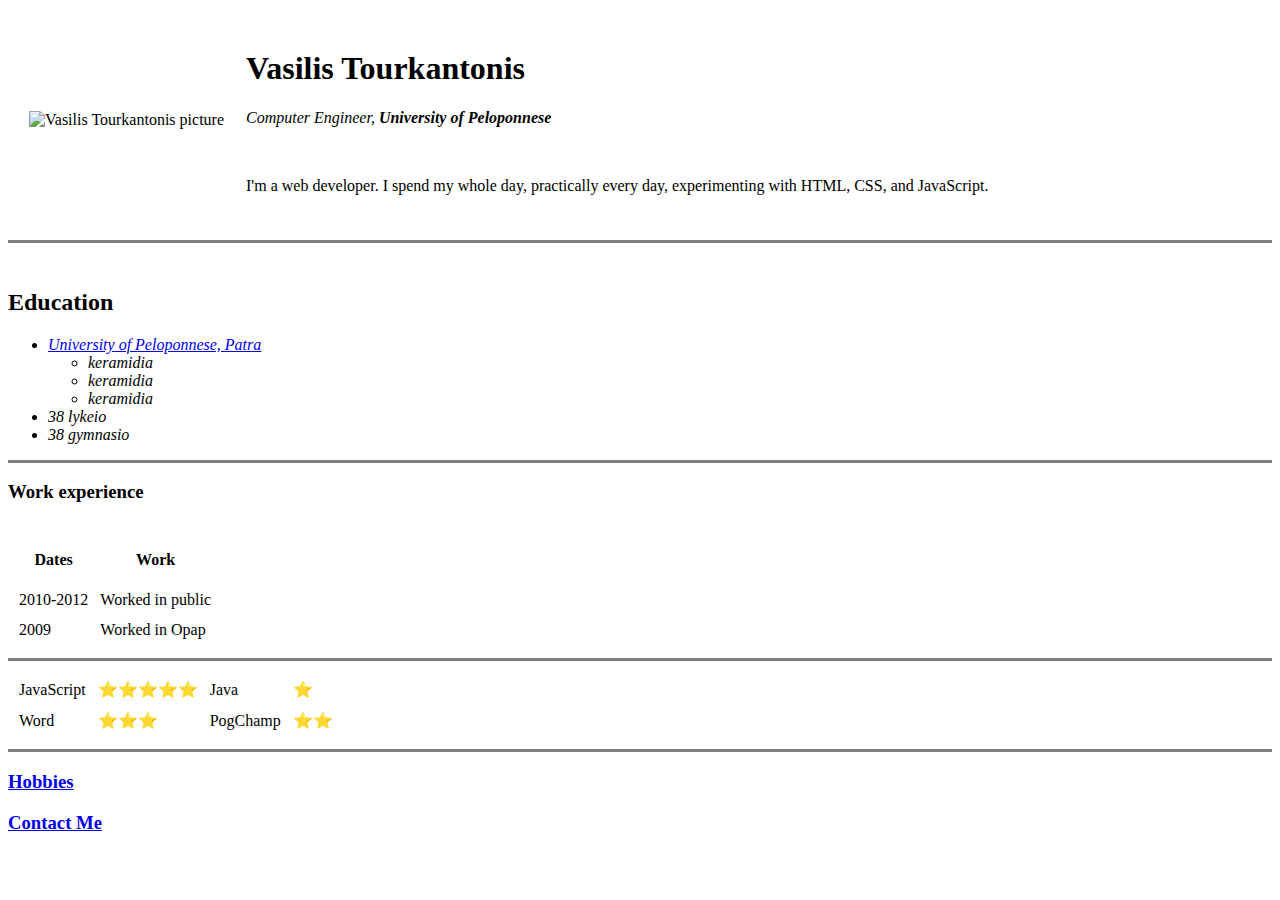
==== index.html @ ad777239 "Add files via upload" ====
<!DOCTYPE html>
<html lang="en">
<head>
    <meta charset="UTF-8">
    <meta http-equiv="X-UA-Compatible" content="IE=edge">
    <meta name="viewport" content="width=device-width, initial-scale=1.0">
    <meta name="description" content="Αυτό το website είναι το προσωπικό μου portofolio.">
    <title>Vasilis' personal site</title>
</head>
<body>
        <table cellspacing="20">
            <tr>
                <td><img src="https://qph.cf2.quoracdn.net/main-qimg-770f8a8720df86f784453dcc4d8cab29.webp" alt="Vasilis Tourkantonis picture"></td>
                <td>
                    <h1> Vasilis Tourkantonis</h1>
                    <p><em>Computer Engineer, <strong>University of Peloponnese</strong></em></p>
                    <br>
                    <p>I'm a web developer. I spend my whole day, practically every day, experimenting with HTML, CSS, and JavaScript.</p>
                </td>
            </tr>
        </table>
        
        <hr size="3" noshade="">
        <br>
        <h2>Education</h2>
            <em>
        
            <ul>
                <li><a href="https://www.ece.uop.gr"> University of Peloponnese, Patra</a> 
                    <ul>
                        <li>keramidia</li>
                        <li>keramidia</li>
                        <li>keramidia</li>
                    </ul>
                </li>    
                <li> 38 lykeio</li>
                <li> 38 gymnasio</li>
            </ul>
            </em>
            <hr size="3" noshade="">
         <h3>Work experience</h3>
         <br>
         <table cellspacing="10">
            <thead>
                <tr>
                    <th>Dates</th>
                    <th>Work</th>
                <tr>    
            </thead>
            <tbody>
                <tr>
                    <td>2010-2012</td>
                    <td>Worked in public</td>
                </tr>
                <tr>
                    <td>2009 </td>
                    <td>Worked in Opap</td>
                </tr>
            </tbody>
         </table>
         <hr size="3" noshade="">
         <table cellspacing="10">
            <tr>
                <td>JavaScript</td><td>⭐⭐⭐⭐⭐</td><td>Java</td><td>⭐</td>
            </tr>
            <tr>
                <td>Word</td><td>⭐⭐⭐</td><td>PogChamp</td><td>⭐⭐</td>

            </tr>
         </table>
         <hr size="3" noshade="">   

         <a href="hobbies.html"><h3> Hobbies</h3></a>
         <a href="Contactme.html"><h3>Contact Me</h3></a>
         
</body>
</html>
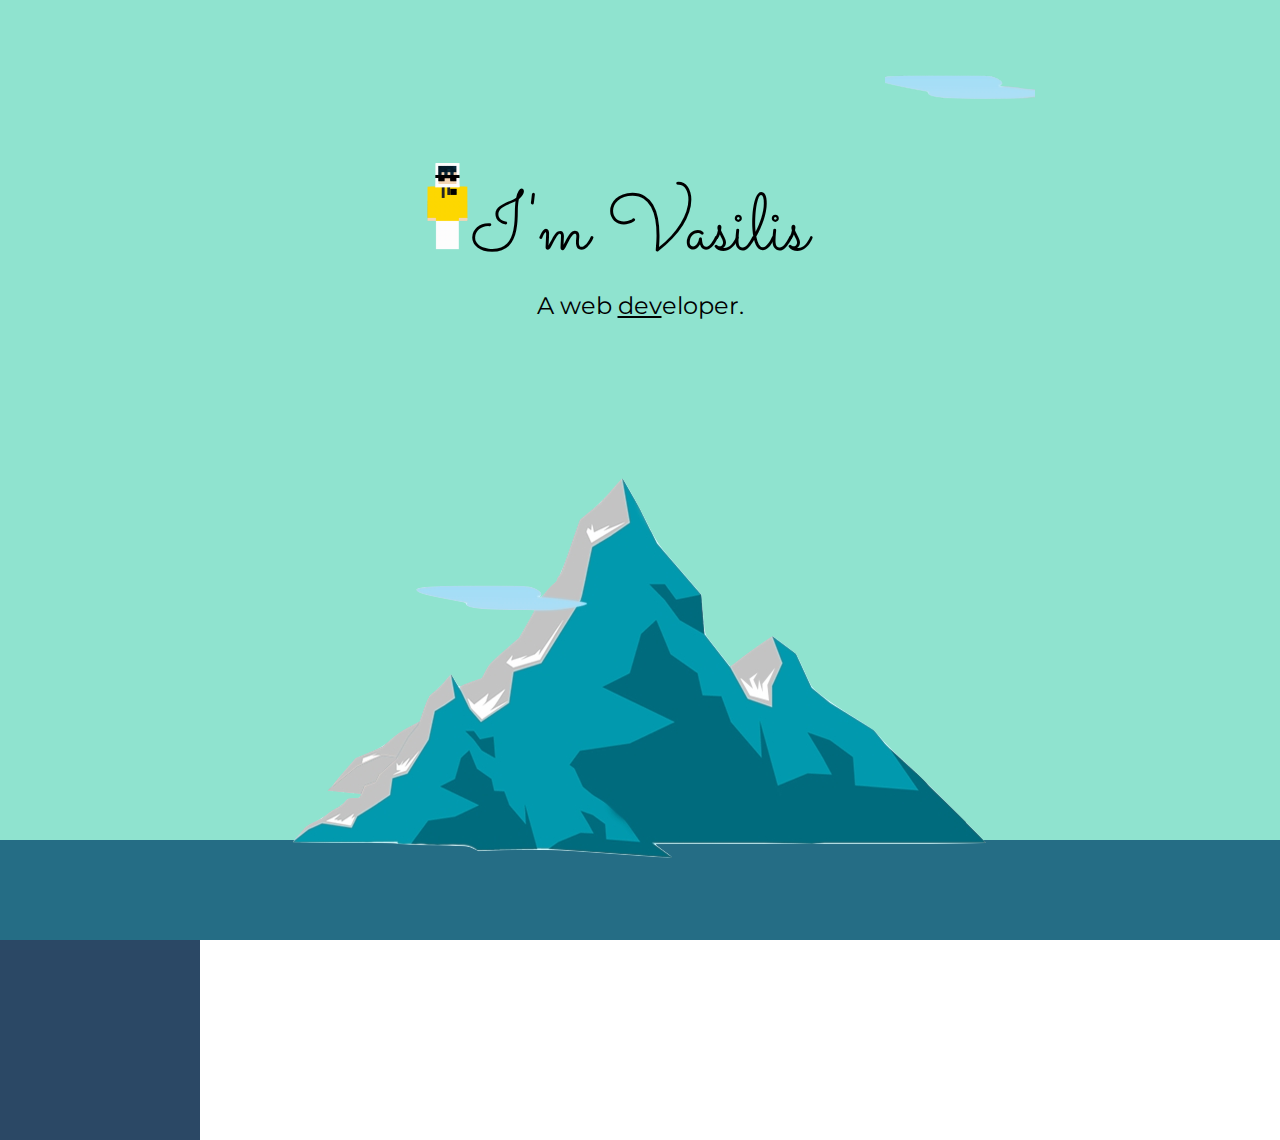
==== commit 84a040bd: "added css images" ====
--- a/index.html
+++ b/index.html
@@ -1,77 +1,44 @@
 <!DOCTYPE html>
 <html lang="en">
 <head>
-    <meta charset="UTF-8">
-    <meta http-equiv="X-UA-Compatible" content="IE=edge">
-    <meta name="viewport" content="width=device-width, initial-scale=1.0">
-    <meta name="description" content="Αυτό το website είναι το προσωπικό μου portofolio.">
-    <title>Vasilis' personal site</title>
+  <meta charset="UTF-8">
+  <meta http-equiv="X-UA-Compatible" content="IE=edge">
+  <meta name="viewport" content="width=device-width, initial-scale=1.0">
+
+  <link rel="stylesheet" href="CSS/style.css">
+  <!-- start of favicon-->
+  <link rel="apple-touch-icon" sizes="180x180" href="images/favicon_package_v0.16/apple-touch-icon.png">
+  <link rel="icon" type="image/png" sizes="32x32" href="images/favicon_package_v0.16/favicon-32x32.png">
+  <link rel="icon" type="image/png" sizes="16x16" href="images/favicon_package_v0.16/favicon-16x16.png">
+  <link rel="manifest" href="images/favicon_package_v0.16/site.webmanifest">
+  <link rel="mask-icon" href="images/favicon_package_v0.16/safari-pinned-tab.svg" color="#5bbad5">
+  <link rel="preconnect" href="https://fonts.googleapis.com"> 
+  <link rel="preconnect" href="https://fonts.gstatic.com" crossorigin> 
+  <link href="https://fonts.googleapis.com/css2?family=Merriweather&family=Montserrat&family=Sacramento&display=swap" rel="stylesheet">
+  <meta name="msapplication-TileColor" content="#da532c">
+  <meta name="theme-color" content="#ffffff">
+  <!-- end of favicon-->
+  <title>Vasilis T.</title>
 </head>
 <body>
-        <table cellspacing="20">
-            <tr>
-                <td><img src="https://qph.cf2.quoracdn.net/main-qimg-770f8a8720df86f784453dcc4d8cab29.webp" alt="Vasilis Tourkantonis picture"></td>
-                <td>
-                    <h1> Vasilis Tourkantonis</h1>
-                    <p><em>Computer Engineer, <strong>University of Peloponnese</strong></em></p>
-                    <br>
-                    <p>I'm a web developer. I spend my whole day, practically every day, experimenting with HTML, CSS, and JavaScript.</p>
-                </td>
-            </tr>
-        </table>
-        
-        <hr size="3" noshade="">
-        <br>
-        <h2>Education</h2>
-            <em>
-        
-            <ul>
-                <li><a href="https://www.ece.uop.gr"> University of Peloponnese, Patra</a> 
-                    <ul>
-                        <li>keramidia</li>
-                        <li>keramidia</li>
-                        <li>keramidia</li>
-                    </ul>
-                </li>    
-                <li> 38 lykeio</li>
-                <li> 38 gymnasio</li>
-            </ul>
-            </em>
-            <hr size="3" noshade="">
-         <h3>Work experience</h3>
-         <br>
-         <table cellspacing="10">
-            <thead>
-                <tr>
-                    <th>Dates</th>
-                    <th>Work</th>
-                <tr>    
-            </thead>
-            <tbody>
-                <tr>
-                    <td>2010-2012</td>
-                    <td>Worked in public</td>
-                </tr>
-                <tr>
-                    <td>2009 </td>
-                    <td>Worked in Opap</td>
-                </tr>
-            </tbody>
-         </table>
-         <hr size="3" noshade="">
-         <table cellspacing="10">
-            <tr>
-                <td>JavaScript</td><td>⭐⭐⭐⭐⭐</td><td>Java</td><td>⭐</td>
-            </tr>
-            <tr>
-                <td>Word</td><td>⭐⭐⭐</td><td>PogChamp</td><td>⭐⭐</td>
+  <div class="section1">
+    <img class="cloud2" src="images/cloud.png" alt="cloud img">
+    <div class="h1class" >
+      <img class="avatar" src="images/meinyellow.png" alt="Avatar of myself as a cartoon">
+      <h1>I'm Vasilis</h1>
 
-            </tr>
-         </table>
-         <hr size="3" noshade="">   
+    </div>
+    <h2>A web <span class="dev">dev</span>eloper.</h2>
+    <!--<img class="cloud" src="images/cloud.png" alt="cloud img">-->
+    <img class="mountain" src="images/paparaki.png" alt="mountain image">
+    
+  </div>
+  <div class="section2">
 
-         <a href="hobbies.html"><h3> Hobbies</h3></a>
-         <a href="Contactme.html"><h3>Contact Me</h3></a>
-         
+  </div>
+  <div class="section3">
+
+  </div>
+  
 </body>
 </html>--- a/CSS/style.css
+++ b/CSS/style.css
@@ -0,0 +1,70 @@
+body{
+    margin: 0px;
+    text-align: center;
+    font-family: 'Merriweather', serif;
+    font-weight: normal;
+}
+h1{
+    font-size: 5rem;
+    font-family: 'Sacramento', cursive;
+    margin-bottom: 0px;
+    font-weight: normal;
+}
+h2{
+    font-family: 'Montserrat', sans-serif;
+    font-weight: normal;
+    font-size: 2,5rem;
+    margin-top: 0px;
+    position: relative;
+    bottom: 6rem;
+}
+h3{
+    font-family: 'Montserrat', sans-serif;
+
+}
+.section1{
+    background-color: #8FE3CF;
+    height: 52.5rem;
+    
+}
+.h1class{
+    position: relative;
+    bottom: 6rem;
+
+}
+ .section2{
+    background-color: #256D85;
+    height: 100px;
+    width: 100%;
+}
+.section3{
+    background-color: #2B4865;
+    height: 200px;
+    width: 200px;
+}
+.section4{
+    background-color: #002B5B;
+}
+.dev{
+    text-decoration: underline;
+}
+.mountain{
+    position: relative;
+    right: auto;
+}
+/*.cloud{
+    position: absolute;  
+    -webkit-transform: translate(-50%, 50%);
+    transform: translate(-50%, 50%); 
+}*/
+.cloud2{
+    position: relative;
+    margin: 5% 0 0 50%;
+}
+.avatar{
+    width: 3.5rem;
+    height: auto;
+    position: relative;
+    right: 12rem;
+    top: 8.75rem;
+}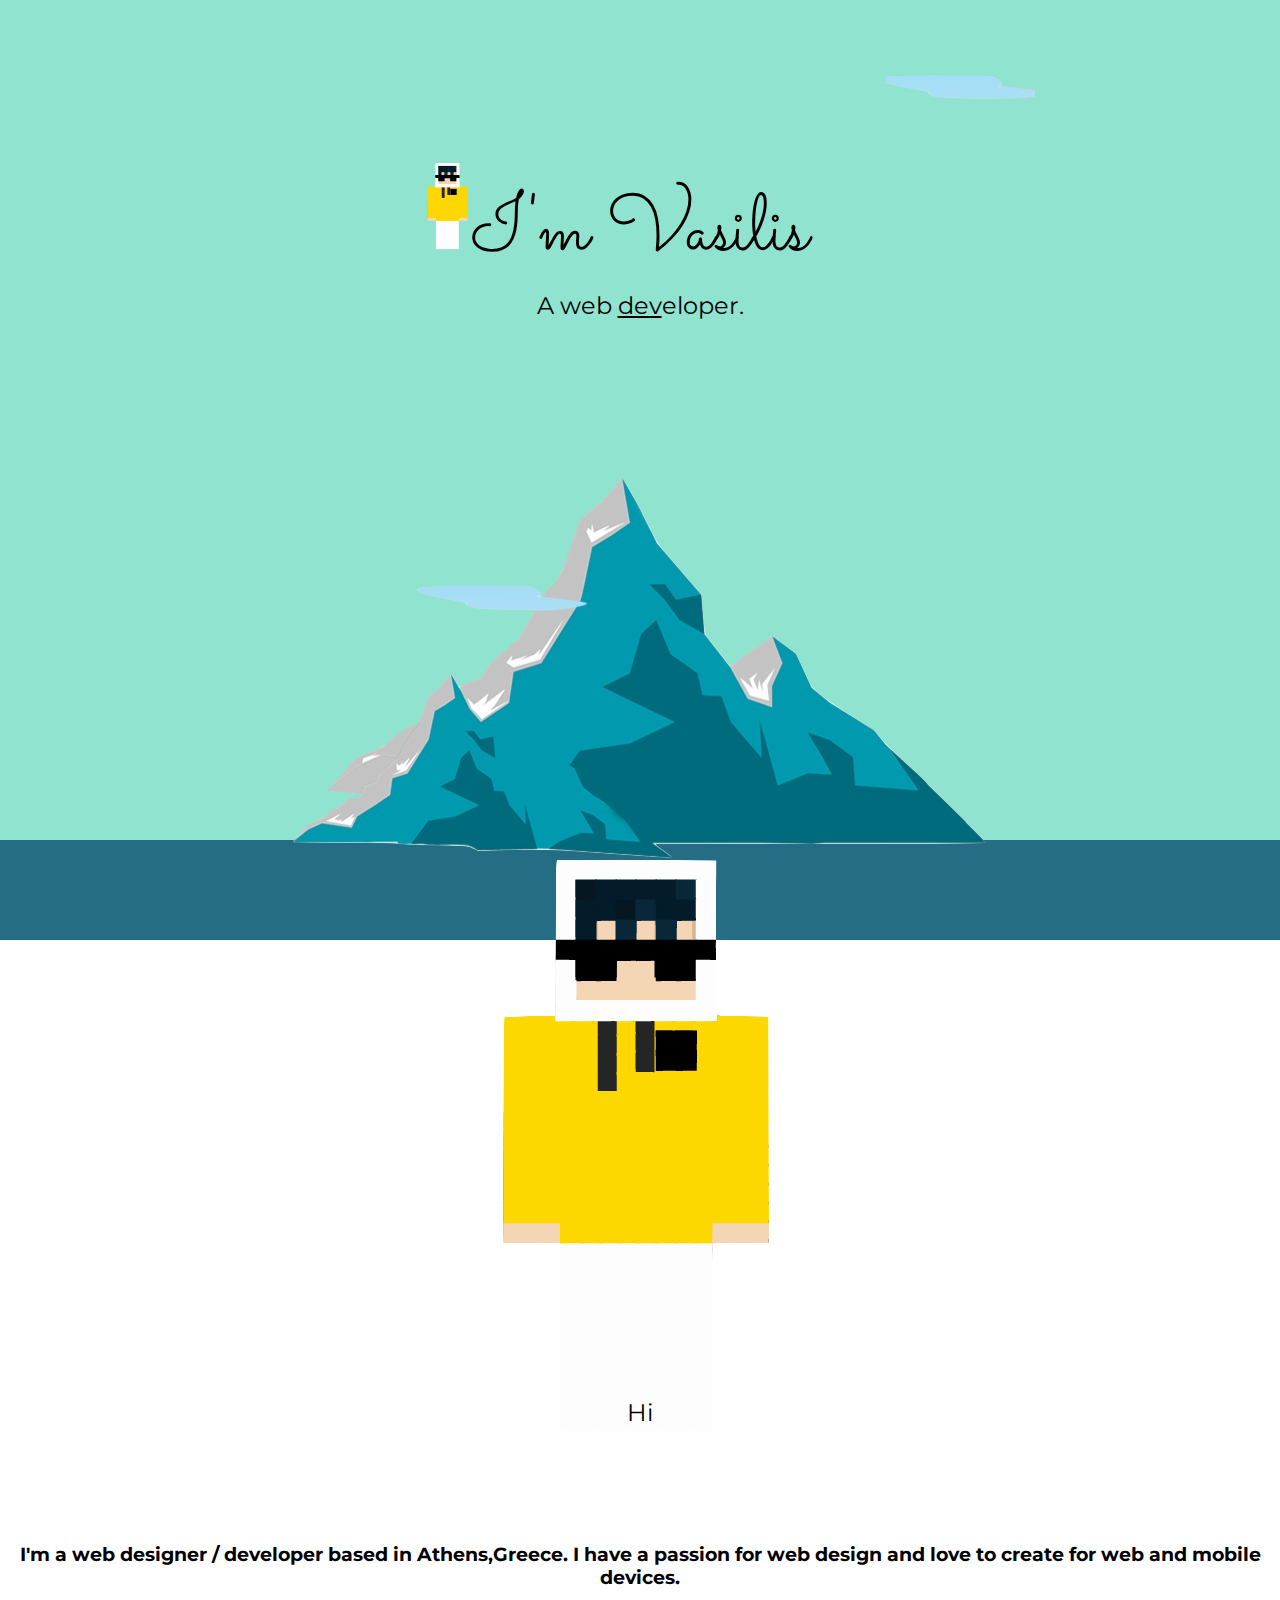
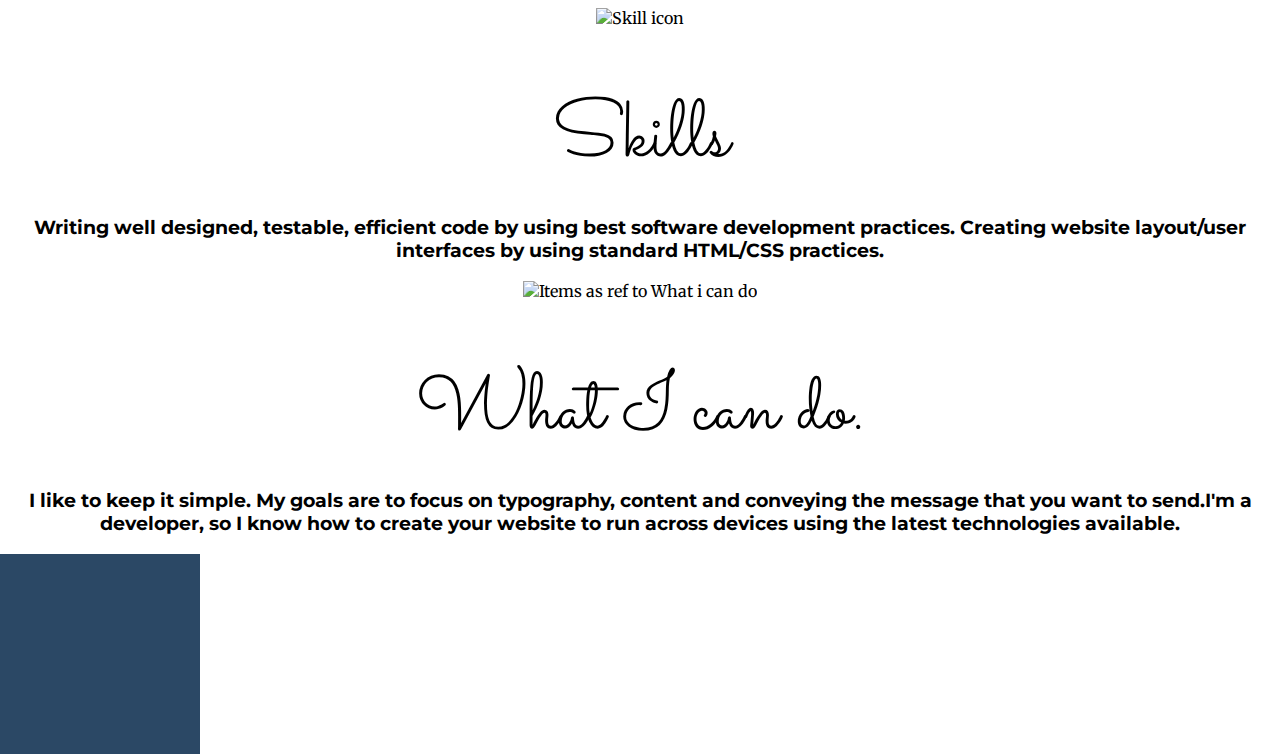
==== commit 095fb77f: "next part of cv" ====
--- a/index.html
+++ b/index.html
@@ -21,21 +21,44 @@
   <title>Vasilis T.</title>
 </head>
 <body>
+
   <div class="section1">
     <img class="cloud2" src="images/cloud.png" alt="cloud img">
-    <div class="h1class" >
+
+    <div class="h1class">
       <img class="avatar" src="images/meinyellow.png" alt="Avatar of myself as a cartoon">
-      <h1>I'm Vasilis</h1>
+      <h1 class="maintitle">I'm Vasilis</h1>
 
     </div>
-    <h2>A web <span class="dev">dev</span>eloper.</h2>
+
+    <h2 class="subtitle">A web <span class="dev">dev</span>eloper.</h2>
     <!--<img class="cloud" src="images/cloud.png" alt="cloud img">-->
     <img class="mountain" src="images/paparaki.png" alt="mountain image">
     
   </div>
+
   <div class="section2">
 
+    <div class="whoiam">
+      <img class="meinyellow2" src="images/meinyellow.png" alt="">
+      <h2>Hi</h2>
+      <h3 class="whoiamp">I'm a web designer / developer based in Athens,Greece. I have a passion for web design and love to create for web and mobile devices.</h3>
+    <div>
+
+    <div class="skillsrow">
+      <img class="tools"src="images/tools.png" alt="Skill icon">
+      <h1>Skills</h1>
+      <h3 class="skillsparagraph">Writing well designed, testable, efficient code by using best software development practices. Creating website layout/user interfaces by using standard HTML/CSS practices.</h3>
+    </div>
+    
+    <div class="whaticando">
+      <img class="items" src="images/Items.png" alt="Items as ref to What i can do">
+      <h1>What I can do.</h1>
+      <h3 class="whaticandop">I like to keep it simple. My goals are to focus on typography, content and conveying the message that you want to send.I'm a developer, so I know how to create your website to run across devices using the latest technologies available.</h3>
+    </div>
+      
   </div>
+
   <div class="section3">
 
   </div>
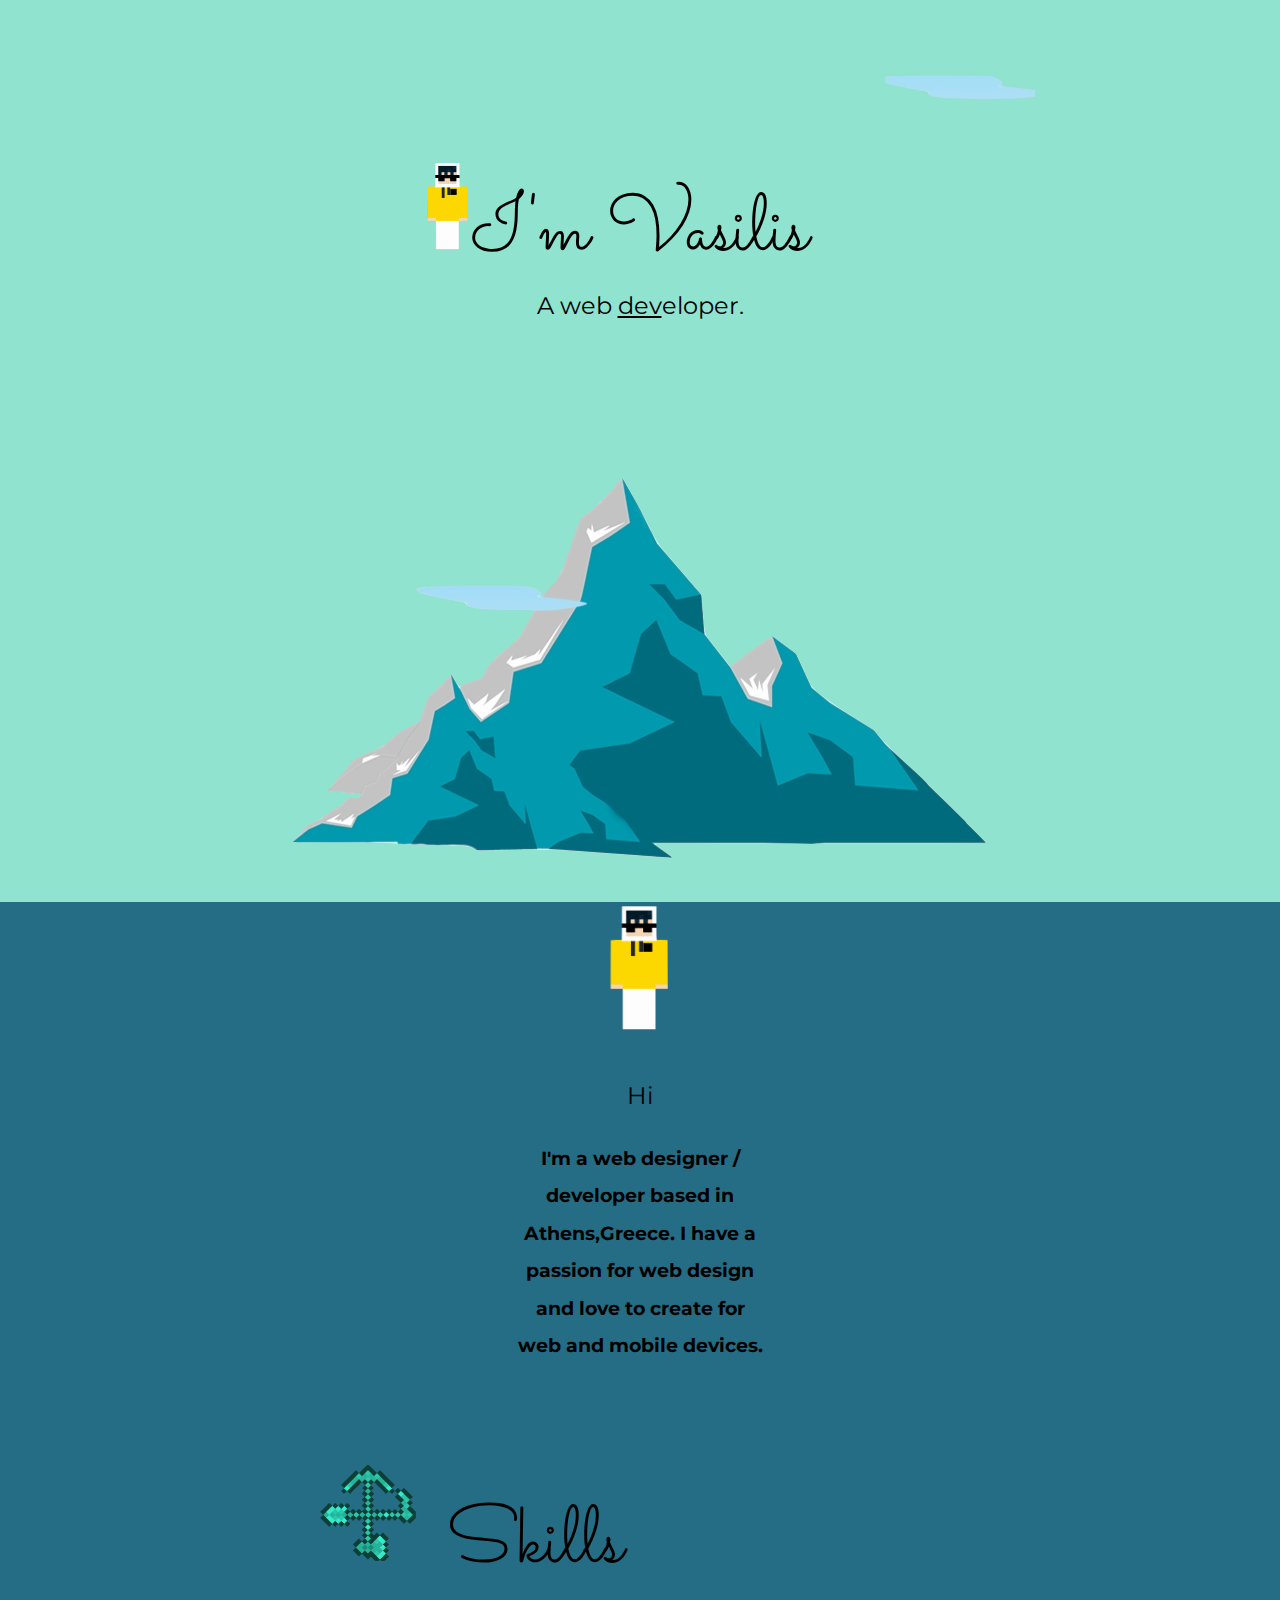
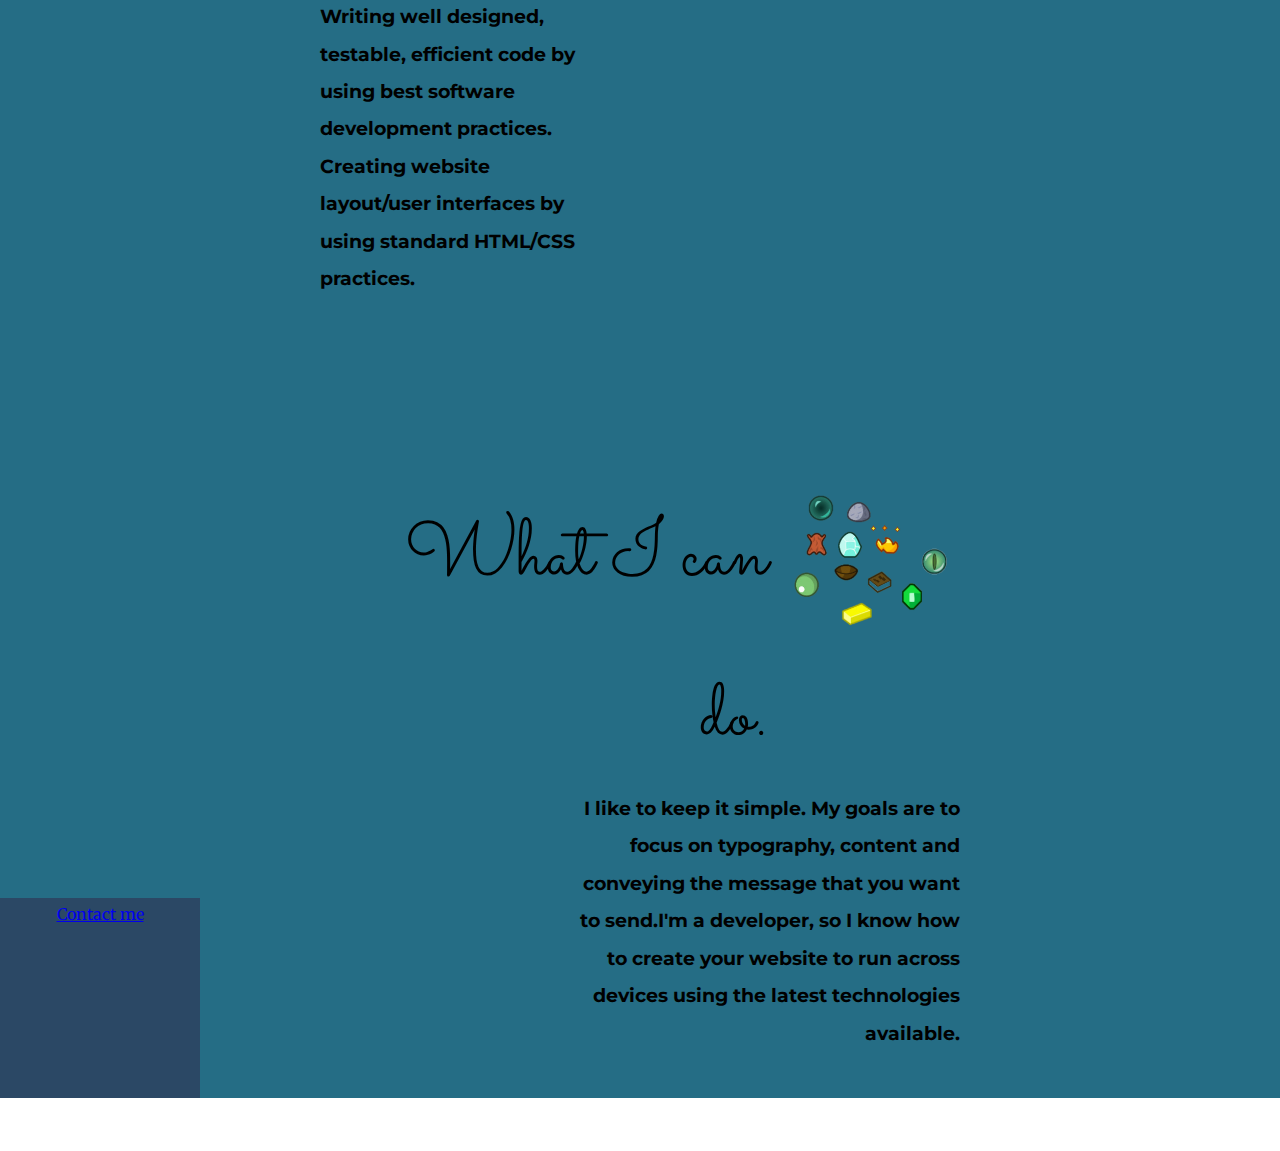
==== commit 292e4309: "Add files via upload" ====
--- a/index.html
+++ b/index.html
@@ -4,8 +4,9 @@
   <meta charset="UTF-8">
   <meta http-equiv="X-UA-Compatible" content="IE=edge">
   <meta name="viewport" content="width=device-width, initial-scale=1.0">
+  <link rel="Contact me" href="Contactme.html">
+  <link rel="stylesheet" href="CSS/style.css">
 
-  <link rel="stylesheet" href="CSS/style.css">
   <!-- start of favicon-->
   <link rel="apple-touch-icon" sizes="180x180" href="images/favicon_package_v0.16/apple-touch-icon.png">
   <link rel="icon" type="image/png" sizes="32x32" href="images/favicon_package_v0.16/favicon-32x32.png">
@@ -56,10 +57,16 @@
       <h1>What I can do.</h1>
       <h3 class="whaticandop">I like to keep it simple. My goals are to focus on typography, content and conveying the message that you want to send.I'm a developer, so I know how to create your website to run across devices using the latest technologies available.</h3>
     </div>
-      
+
   </div>
 
   <div class="section3">
+
+    <div class="box-2">
+      <div class="btn btn-two">
+        <span><a href="Contactme.html">Contact me</a></span>
+      </div>
+    </div>
 
   </div>
   
--- a/CSS/style.css
+++ b/CSS/style.css
@@ -7,16 +7,12 @@
 h1{
     font-size: 5rem;
     font-family: 'Sacramento', cursive;
-    margin-bottom: 0px;
     font-weight: normal;
 }
 h2{
     font-family: 'Montserrat', sans-serif;
     font-weight: normal;
     font-size: 2,5rem;
-    margin-top: 0px;
-    position: relative;
-    bottom: 6rem;
 }
 h3{
     font-family: 'Montserrat', sans-serif;
@@ -24,8 +20,15 @@
 }
 .section1{
     background-color: #8FE3CF;
-    height: 52.5rem;
-    
+}
+.maintitle{
+    margin-bottom: 0px;
+
+}
+.subtitle{
+    margin-top: 0px;
+    position: relative;
+    bottom: 6rem;
 }
 .h1class{
     position: relative;
@@ -34,8 +37,7 @@
 }
  .section2{
     background-color: #256D85;
-    height: 100px;
-    width: 100%;
+    line-height: 2;
 }
 .section3{
     background-color: #2B4865;
@@ -50,13 +52,8 @@
 }
 .mountain{
     position: relative;
-    right: auto;
+    margin: auto;
 }
-/*.cloud{
-    position: absolute;  
-    -webkit-transform: translate(-50%, 50%);
-    transform: translate(-50%, 50%); 
-}*/
 .cloud2{
     position: relative;
     margin: 5% 0 0 50%;
@@ -67,4 +64,45 @@
     position: relative;
     right: 12rem;
     top: 8.75rem;
+}
+.tools{
+    width: 6rem;
+    height: auto;
+    float: left;
+    padding-right: 30px;    
+} 
+.skillsrow{
+    width: 50%;
+    text-align: left;           
+    margin: 100px auto 100px auto;
+}
+.skillsparagraph{
+    position: relative;
+    bottom: 5rem;
+    width: 40%;
+}
+.meinyellow2{
+    width: 5rem;
+    position: relative;
+}
+.whoiamp{
+    width: 20%;
+    margin: auto;
+}
+.whaticando{
+    width: 50%;
+    text-align: right;
+    margin: 100px auto 100px auto;
+}
+.whaticandop{
+    position: relative;
+    width: 60%;
+    bottom: 5rem;
+    float: right;
+
+}
+.items{
+    width: 12rem;
+    float:right;
+    height: auto;
 }